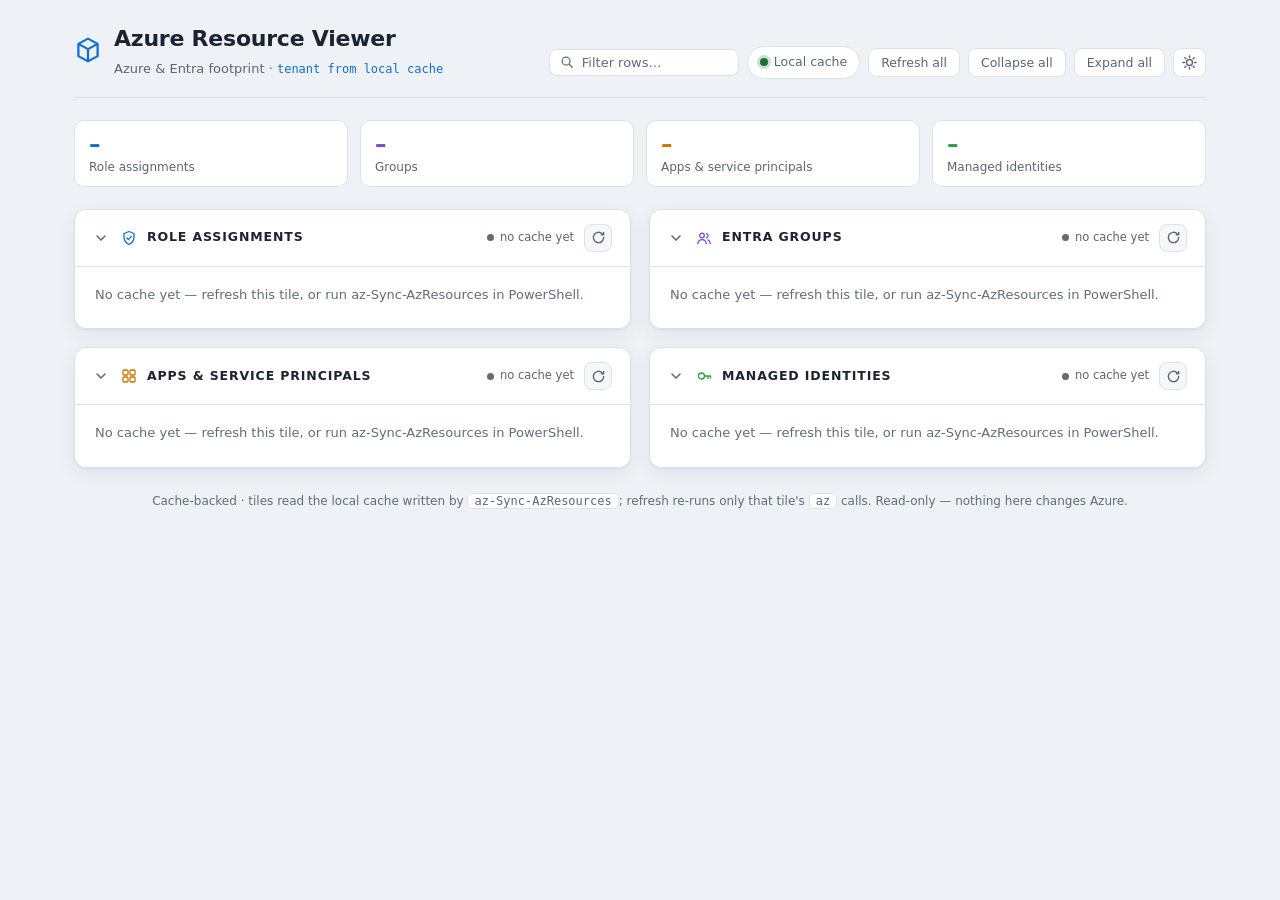
==== azure-viewer/index.html @ 593c132b "feat(azresources): Azure Resource Viewer front-end + az-Start-AzResourceViewer (#269) azure-viewer/ " ====
<!doctype html>
<html lang="en">
<head>
<meta charset="utf-8">
<meta name="viewport" content="width=device-width, initial-scale=1">
<title>Azure Resource Viewer</title>
<meta name="description" content="Cache-backed view of your Azure / Entra footprint — role assignments, group memberships, owned apps, and managed identities in one localhost dashboard.">
<meta name="theme-color" content="#EEF1F6" media="(prefers-color-scheme: light)">
<meta name="theme-color" content="#0F131A" media="(prefers-color-scheme: dark)">
<link rel="icon" type="image/svg+xml" href="favicon.svg">
<link rel="stylesheet" href="styles.css">
<script src="app.js" defer></script>
</head>
<body>
<div class="wrap">

  <header class="topbar">
    <div class="brand">
      <svg class="brand-mark" viewBox="0 0 16 16" fill="none" aria-hidden="true"><path d="M8 1.5l5.5 3v7L8 14.5l-5.5-3v-7z" stroke="currentColor" stroke-width="1.3" stroke-linejoin="round"/><path d="M2.5 4.5L8 7.5l5.5-3M8 7.5v7" stroke="currentColor" stroke-width="1.3" stroke-linejoin="round"/></svg>
      <div class="brand-text">
        <h1>Azure Resource Viewer</h1>
        <p class="sub">Azure &amp; Entra footprint &middot; <span class="tenant" id="tenant-id">tenant from local cache</span></p>
      </div>
    </div>
    <nav class="toolbar" aria-label="Viewer controls">
      <label class="search">
        <svg viewBox="0 0 16 16" fill="none" aria-hidden="true"><circle cx="7" cy="7" r="4.5" stroke="currentColor" stroke-width="1.5"/><path d="M10.5 10.5L14 14" stroke="currentColor" stroke-width="1.5" stroke-linecap="round"/></svg>
        <input id="search" type="search" placeholder="Filter rows&hellip;" aria-label="Filter rows across tiles" autocomplete="off">
      </label>
      <span class="synced"><span class="dot" aria-hidden="true"></span>Local cache</span>
      <button class="btn" id="refreshAll" type="button">Refresh all</button>
      <button class="btn" id="collapseAll" type="button">Collapse all</button>
      <button class="btn" id="expandAll" type="button">Expand all</button>
      <button class="btn icon" id="themeToggle" type="button" aria-label="Toggle light or dark theme">
        <svg id="icon-sun" viewBox="0 0 16 16" fill="none" aria-hidden="true"><circle cx="8" cy="8" r="3.2" stroke="currentColor" stroke-width="1.5"/><path d="M8 1v1.6M8 13.4V15M1 8h1.6M13.4 8H15M3 3l1.1 1.1M11.9 11.9L13 13M13 3l-1.1 1.1M4.1 11.9L3 13" stroke="currentColor" stroke-width="1.5" stroke-linecap="round"/></svg>
        <svg id="icon-moon" class="is-hidden" viewBox="0 0 16 16" fill="none" aria-hidden="true"><path d="M13.5 9.5A5.5 5.5 0 1 1 6.5 2.5a4.5 4.5 0 0 0 7 7z" stroke="currentColor" stroke-width="1.4" stroke-linejoin="round"/></svg>
      </button>
    </nav>
  </header>

  <main>

    <!-- Stat numbers (.n) are filled from each tile's records at render time —
         blank in markup so they can never drift from the lists they summarize.
         data-tile binds a stat to its tile; clicking opens and scrolls to it. -->
    <section class="stats" aria-label="Summary counts">
      <button class="stat roles" type="button" data-tile="roles"><span class="n"></span><span class="l">Role assignments</span></button>
      <button class="stat groups" type="button" data-tile="groups"><span class="n"></span><span class="l">Groups</span></button>
      <button class="stat apps" type="button" data-tile="apps"><span class="n"></span><span class="l">Apps &amp; service principals</span></button>
      <button class="stat identities" type="button" data-tile="identities"><span class="n"></span><span class="l">Managed identities</span></button>
    </section>

    <!-- One static shell per tile; app.js renders the rows into .body from the
         /api/tiles/<name> payload. With JS off the shells still collapse. -->
    <div class="grid">

      <section class="tile" id="tile-roles" data-tile="roles" aria-labelledby="h-roles">
        <details open>
          <summary>
            <svg class="chev" viewBox="0 0 16 16" fill="none" aria-hidden="true"><path d="M6 4l4 4-4 4" stroke="currentColor" stroke-width="1.6" stroke-linecap="round" stroke-linejoin="round"/></svg>
            <span class="tt"><svg class="ticon" viewBox="0 0 16 16" fill="none" aria-hidden="true"><path d="M8 1.5l5 2v4c0 3-2.2 5.4-5 7-2.8-1.6-5-4-5-7v-4z" stroke="currentColor" stroke-width="1.3" stroke-linejoin="round"/><path d="M5.8 8l1.6 1.6 3-3.2" stroke="currentColor" stroke-width="1.3" stroke-linecap="round" stroke-linejoin="round"/></svg><h2 id="h-roles">Role assignments</h2><span class="count"></span></span>
            <span class="tile-meta">
              <span class="stale"><span class="fdot" aria-hidden="true"></span><span class="stale-label">loading&hellip;</span></span>
              <button class="refresh-btn" type="button" data-tile="roles" aria-label="Refresh role assignments"><svg viewBox="0 0 16 16" fill="none" aria-hidden="true"><path d="M13.5 8a5.5 5.5 0 1 1-1.6-3.9M13.5 2.5V5H11" stroke="currentColor" stroke-width="1.5" stroke-linecap="round" stroke-linejoin="round"/></svg></button>
            </span>
          </summary>
          <div class="body"></div>
        </details>
      </section>

      <section class="tile" id="tile-groups" data-tile="groups" aria-labelledby="h-groups">
        <details open>
          <summary>
            <svg class="chev" viewBox="0 0 16 16" fill="none" aria-hidden="true"><path d="M6 4l4 4-4 4" stroke="currentColor" stroke-width="1.6" stroke-linecap="round" stroke-linejoin="round"/></svg>
            <span class="tt"><svg class="ticon" viewBox="0 0 16 16" fill="none" aria-hidden="true"><circle cx="6" cy="5.5" r="2.3" stroke="currentColor" stroke-width="1.3"/><path d="M1.8 13.5c.5-2.4 2.2-3.8 4.2-3.8s3.7 1.4 4.2 3.8" stroke="currentColor" stroke-width="1.3" stroke-linecap="round"/><path d="M10.5 3.6a2.2 2.2 0 0 1 0 4.2M12 9.9c1.2.5 2 1.7 2.3 3.6" stroke="currentColor" stroke-width="1.3" stroke-linecap="round"/></svg><h2 id="h-groups">Entra groups</h2><span class="count"></span></span>
            <span class="tile-meta">
              <span class="stale"><span class="fdot" aria-hidden="true"></span><span class="stale-label">loading&hellip;</span></span>
              <button class="refresh-btn" type="button" data-tile="groups" aria-label="Refresh Entra groups"><svg viewBox="0 0 16 16" fill="none" aria-hidden="true"><path d="M13.5 8a5.5 5.5 0 1 1-1.6-3.9M13.5 2.5V5H11" stroke="currentColor" stroke-width="1.5" stroke-linecap="round" stroke-linejoin="round"/></svg></button>
            </span>
          </summary>
          <div class="body"></div>
        </details>
      </section>

      <section class="tile" id="tile-apps" data-tile="apps" aria-labelledby="h-apps">
        <details open>
          <summary>
            <svg class="chev" viewBox="0 0 16 16" fill="none" aria-hidden="true"><path d="M6 4l4 4-4 4" stroke="currentColor" stroke-width="1.6" stroke-linecap="round" stroke-linejoin="round"/></svg>
            <span class="tt"><svg class="ticon" viewBox="0 0 16 16" fill="none" aria-hidden="true"><rect x="2" y="2" width="5" height="5" rx="1" stroke="currentColor" stroke-width="1.3"/><rect x="9" y="2" width="5" height="5" rx="1" stroke="currentColor" stroke-width="1.3"/><rect x="2" y="9" width="5" height="5" rx="1" stroke="currentColor" stroke-width="1.3"/><rect x="9" y="9" width="5" height="5" rx="1" stroke="currentColor" stroke-width="1.3"/></svg><h2 id="h-apps">Apps &amp; service principals</h2><span class="count"></span></span>
            <span class="tile-meta">
              <span class="stale"><span class="fdot" aria-hidden="true"></span><span class="stale-label">loading&hellip;</span></span>
              <button class="refresh-btn" type="button" data-tile="apps" aria-label="Refresh apps and service principals"><svg viewBox="0 0 16 16" fill="none" aria-hidden="true"><path d="M13.5 8a5.5 5.5 0 1 1-1.6-3.9M13.5 2.5V5H11" stroke="currentColor" stroke-width="1.5" stroke-linecap="round" stroke-linejoin="round"/></svg></button>
            </span>
          </summary>
          <div class="body"></div>
        </details>
      </section>

      <section class="tile" id="tile-identities" data-tile="identities" aria-labelledby="h-identities">
        <details open>
          <summary>
            <svg class="chev" viewBox="0 0 16 16" fill="none" aria-hidden="true"><path d="M6 4l4 4-4 4" stroke="currentColor" stroke-width="1.6" stroke-linecap="round" stroke-linejoin="round"/></svg>
            <span class="tt"><svg class="ticon" viewBox="0 0 16 16" fill="none" aria-hidden="true"><circle cx="5.5" cy="8" r="3" stroke="currentColor" stroke-width="1.3"/><path d="M8.5 8H14.5M12 8v2.5M14.5 8v2" stroke="currentColor" stroke-width="1.3" stroke-linecap="round"/></svg><h2 id="h-identities">Managed identities</h2><span class="count"></span></span>
            <span class="tile-meta">
              <span class="stale"><span class="fdot" aria-hidden="true"></span><span class="stale-label">loading&hellip;</span></span>
              <button class="refresh-btn" type="button" data-tile="identities" aria-label="Refresh managed identities"><svg viewBox="0 0 16 16" fill="none" aria-hidden="true"><path d="M13.5 8a5.5 5.5 0 1 1-1.6-3.9M13.5 2.5V5H11" stroke="currentColor" stroke-width="1.5" stroke-linecap="round" stroke-linejoin="round"/></svg></button>
            </span>
          </summary>
          <div class="body"></div>
        </details>
      </section>

    </div>

  </main>

  <footer class="footer">
    Cache-backed &middot; tiles read the local cache written by <code>az-Sync-AzResources</code>; refresh re-runs only that tile's <code>az</code> calls. Read-only &mdash; nothing here changes Azure.
  </footer>

</div>

<div id="sr-status" class="sr-only" role="status" aria-live="polite"></div>

</body>
</html>
---- azure-viewer/styles.css ----
/* Azure Resource Viewer — Azure / Entra footprint. Token-driven, dual-theme,
   rem-based, and the same token set as daily-viewer/styles.css so the two
   dashboards read as one family. Themes redefine only the color tokens;
   spacing / type / radius scales are theme-independent. px only for borders. */

:root {
  --bg: #EEF1F6;
  --surface: #FFFFFF;
  --surface-2: #F5F7FA;
  --border: #DCE2EC;
  --border-strong: #C6CFDC;
  --text: #1B2430;
  --text-dim: #5A6675;
  --text-faint: #626C79;
  --accent: #0E6FCE;
  --accent-weak: rgba(14,111,206,.10);

  --epic:    #C77700;
  --feature: #7B49D6;
  --story:   #1E86BE;
  --bug:     #D1373A;
  --task:    #2C9E43;

  --good: #197031;
  --warn: #855D00;
  --crit: #D1373A;

  --shadow: 0 1px 2px rgba(19,34,54,.06), 0 6px 20px rgba(19,34,54,.06);

  /* spacing scale */
  --space-0: 0.125rem;   /*  2px */
  --space-1: 0.25rem;    /*  4px */
  --space-2: 0.375rem;   /*  6px */
  --space-3: 0.5rem;     /*  8px */
  --space-4: 0.625rem;   /* 10px */
  --space-5: 0.75rem;    /* 12px */
  --space-6: 0.875rem;   /* 14px */
  --space-7: 1.125rem;   /* 18px */
  --space-8: 1.375rem;   /* 22px */
  --space-9: 1.5rem;     /* 24px */
  --space-10: 3.5rem;    /* 56px */

  /* type scale */
  --fs-2xs:  0.6875rem;  /* 11px */
  --fs-xs:   0.71875rem; /* 11.5px */
  --fs-sm:   0.75rem;    /* 12px */
  --fs-smd:  0.78125rem; /* 12.5px */
  --fs-md:   0.8125rem;  /* 13px */
  --fs-lg:   0.875rem;   /* 14px */
  --fs-base: 0.9375rem;  /* 15px */
  --fs-h1:   1.375rem;   /* 22px */
  --fs-stat: 1.4375rem;  /* 23px */

  /* radii */
  --radius-xs: 0.25rem;  /*  4px */
  --radius-sm: 0.5rem;   /*  8px */
  --radius-md: 0.625rem; /* 10px */
  --radius: 0.75rem;     /* 12px */
  --radius-pill: 999px;

  --icon: 1rem;          /* 16px */
  --icon-brand: 1.75rem; /* 28px — brand mark beside the title */

  --font: "Segoe UI", system-ui, -apple-system, "Helvetica Neue", Arial, sans-serif;
  --mono: "Cascadia Code", "Cascadia Mono", Consolas, "SF Mono", ui-monospace, monospace;

  color-scheme: light;
}

@media (prefers-color-scheme: dark) {
  :root {
    --bg: #0F131A;
    --surface: #171C25;
    --surface-2: #1E2531;
    --border: #29313D;
    --border-strong: #38424F;
    --text: #E7ECF3;
    --text-dim: #97A3B4;
    --text-faint: #7C8797;
    --accent: #4AA3F0;
    --accent-weak: rgba(74,163,240,.14);

    --epic:    #E8A317;
    --feature: #A47CF0;
    --story:   #3FB4E8;
    --bug:     #E5645F;
    --task:    #4FBF63;

    --good: #4FBF63;
    --warn: #D9A521;
    --crit: #E5645F;

    --shadow: 0 1px 2px rgba(0,0,0,.30), 0 8px 24px rgba(0,0,0,.30);
    color-scheme: dark;
  }
}

:root[data-theme="dark"] {
  --bg: #0F131A;
  --surface: #171C25;
  --surface-2: #1E2531;
  --border: #29313D;
  --border-strong: #38424F;
  --text: #E7ECF3;
  --text-dim: #97A3B4;
  --text-faint: #7C8797;
  --accent: #4AA3F0;
  --accent-weak: rgba(74,163,240,.14);

  --epic:    #E8A317;
  --feature: #A47CF0;
  --story:   #3FB4E8;
  --bug:     #E5645F;
  --task:    #4FBF63;

  --good: #4FBF63;
  --warn: #D9A521;
  --crit: #E5645F;

  --shadow: 0 1px 2px rgba(0,0,0,.30), 0 8px 24px rgba(0,0,0,.30);
  color-scheme: dark;
}

:root[data-theme="light"] {
  --bg: #EEF1F6;
  --surface: #FFFFFF;
  --surface-2: #F5F7FA;
  --border: #DCE2EC;
  --border-strong: #C6CFDC;
  --text: #1B2430;
  --text-dim: #5A6675;
  --text-faint: #626C79;
  --accent: #0E6FCE;
  --accent-weak: rgba(14,111,206,.10);

  --epic:    #C77700;
  --feature: #7B49D6;
  --story:   #1E86BE;
  --bug:     #D1373A;
  --task:    #2C9E43;

  --good: #197031;
  --warn: #855D00;
  --crit: #D1373A;

  --shadow: 0 1px 2px rgba(19,34,54,.06), 0 6px 20px rgba(19,34,54,.06);
  color-scheme: light;
}

* { box-sizing: border-box; }

body {
  margin: 0;
  background: var(--bg);
  color: var(--text);
  font-family: var(--font);
  font-size: var(--fs-base);
  line-height: 1.5;
  -webkit-font-smoothing: antialiased;
}

a { color: var(--accent); text-decoration: none; }
a:hover { text-decoration: underline; }
a:focus-visible,
summary:focus-visible,
button:focus-visible,
input:focus-visible {
  outline: 2px solid var(--accent);
  outline-offset: 2px;
  border-radius: var(--radius-xs);
}

.is-hidden { display: none; }

/* visually-hidden but available to assistive tech */
.sr-only {
  position: absolute;
  width: 1px; height: 1px;
  padding: 0; margin: -1px;
  overflow: hidden;
  clip: rect(0 0 0 0);
  white-space: nowrap;
  border: 0;
}

.wrap {
  max-width: 73.75rem;
  margin: 0 auto;
  padding: var(--space-8) var(--space-9) var(--space-10);
}

/* ---------- top bar ---------- */
.topbar {
  display: flex;
  align-items: flex-end;
  justify-content: space-between;
  gap: var(--space-7);
  flex-wrap: wrap;
  padding-bottom: var(--space-7);
  margin-bottom: var(--space-8);
  border-bottom: 1px solid var(--border);
}
.brand {
  display: flex;
  align-items: center;
  gap: var(--space-5);
}
.brand-mark {
  flex: none;
  width: var(--icon-brand);
  height: var(--icon-brand);
  color: var(--accent);
}
.brand h1 {
  margin: 0;
  font-size: var(--fs-h1);
  font-weight: 650;
  letter-spacing: -.01em;
}
.brand .sub {
  margin: var(--space-1) 0 0;
  color: var(--text-dim);
  font-size: var(--fs-md);
}
.brand .tenant {
  font-family: var(--mono);
  font-size: var(--fs-sm);
  color: var(--accent);
}

.toolbar {
  display: flex;
  align-items: center;
  gap: var(--space-3);
  flex-wrap: wrap;
}
.synced {
  display: inline-flex;
  align-items: center;
  gap: var(--space-2);
  font-size: var(--fs-smd);
  color: var(--text-dim);
  background: var(--surface);
  border: 1px solid var(--border);
  padding: var(--space-2) var(--space-5);
  border-radius: var(--radius-pill);
}
.synced .dot {
  width: 0.5rem; height: 0.5rem; border-radius: 50%;
  background: var(--good);
  box-shadow: 0 0 0 3px color-mix(in srgb, var(--good) 22%, transparent);
}
.btn {
  font-family: inherit;
  font-size: var(--fs-smd);
  color: var(--text-dim);
  background: var(--surface);
  border: 1px solid var(--border);
  padding: var(--space-2) var(--space-5);
  border-radius: var(--radius-sm);
  cursor: pointer;
}
.btn:hover { color: var(--text); border-color: var(--border-strong); }
.btn.icon { padding: var(--space-2) var(--space-3); display: inline-flex; align-items: center; }
.btn.icon svg { width: 0.9375rem; height: 0.9375rem; }

.search {
  display: flex;
  align-items: center;
  gap: var(--space-2);
  background: var(--surface);
  border: 1px solid var(--border);
  border-radius: var(--radius-sm);
  padding: var(--space-1) var(--space-4);
}
.search:focus-within { border-color: var(--accent); }
.search svg { width: 0.875rem; height: 0.875rem; color: var(--text-faint); flex: none; }
.search input {
  border: 0; background: transparent; outline: none;
  font-family: inherit; font-size: var(--fs-md); color: var(--text);
  width: 9.25rem;
}
.search input::placeholder { color: var(--text-faint); }

/* ---------- summary stat strip ---------- */
.stats {
  display: grid;
  grid-template-columns: repeat(4, 1fr);
  gap: var(--space-5);
  margin-bottom: var(--space-8);
}
.stat {
  font-family: inherit;
  text-align: left;
  background: var(--surface);
  border: 1px solid var(--border);
  border-radius: var(--radius-md);
  padding: var(--space-5) var(--space-6);
  cursor: pointer;
  display: flex;
  flex-direction: column;
  gap: var(--space-1);
}
.stat:hover { border-color: var(--border-strong); box-shadow: var(--shadow); }
.stat .n {
  font-size: var(--fs-stat);
  font-weight: 680;
  line-height: 1;
  font-variant-numeric: tabular-nums;
  color: var(--stat, var(--text));
}
.stat .l { font-size: var(--fs-sm); color: var(--text-dim); }

/* One accent per tile, shared by its stat number and its tile icon. */
[data-tile="roles"]      { --tint: var(--accent); }
[data-tile="groups"]     { --tint: var(--feature); }
[data-tile="apps"]       { --tint: var(--epic); }
[data-tile="identities"] { --tint: var(--task); }
.stat { --stat: var(--tint); }

/* ---------- tile grid ---------- */
.grid {
  display: grid;
  grid-template-columns: repeat(2, minmax(0, 1fr));
  align-items: start;
  gap: var(--space-7);
}
@media (max-width: 51.25em) {
  .stats { grid-template-columns: repeat(2, 1fr); }
  .grid { grid-template-columns: 1fr; }
}

/* ---------- tile (section = card, details = collapsible) ---------- */
.tile {
  display: block;
  background: var(--surface);
  border: 1px solid var(--border);
  border-radius: var(--radius);
  box-shadow: var(--shadow);
  overflow: hidden;
}
.tile > details > summary {
  list-style: none;
  cursor: pointer;
  display: flex;
  align-items: center;
  gap: var(--space-5);
  padding: var(--space-6) var(--space-7);
  user-select: none;
}
.tile > details > summary::-webkit-details-marker { display: none; }
.tile > details > summary:hover { background: var(--surface-2); }

.chev {
  flex: none;
  width: var(--icon); height: var(--icon);
  color: var(--text-faint);
  transition: transform .18s ease;
}
details[open] > summary > .chev { transform: rotate(90deg); }

.tt {
  display: flex;
  align-items: center;
  gap: var(--space-4);
  flex: 1;
  min-width: 0;
}
.ticon {
  flex: none;
  width: var(--icon); height: var(--icon);
  color: var(--tint, var(--accent));
}
.tt h2 {
  margin: 0;
  font-size: var(--fs-smd);
  font-weight: 700;
  letter-spacing: .07em;
  text-transform: uppercase;
  color: var(--text);
}
.count {
  font-family: var(--mono);
  font-size: var(--fs-xs);
  color: var(--text-dim);
  background: var(--surface-2);
  border: 1px solid var(--border);
  border-radius: var(--radius-pill);
  padding: 0 var(--space-3);
  font-variant-numeric: tabular-nums;
}
.count:empty { display: none; }

/* ---------- per-tile freshness + refresh ---------- */
.tile-meta {
  flex: none;
  display: flex;
  align-items: center;
  gap: var(--space-4);
}
.stale {
  display: inline-flex;
  align-items: center;
  gap: var(--space-2);
  font-size: var(--fs-xs);
  color: var(--text-dim);
  white-space: nowrap;
}
.fdot {
  width: 0.4375rem; height: 0.4375rem; border-radius: 50%;
  background: var(--good);
  flex: none;
}
.stale.warn .fdot { background: var(--warn); }
.stale.busy { color: var(--accent); }
.stale.busy .fdot { background: var(--accent); }
.stale.none .fdot { background: var(--text-faint); }

.refresh-btn {
  flex: none;
  display: inline-flex;
  align-items: center;
  justify-content: center;
  width: 1.75rem; height: 1.75rem;
  padding: 0;
  color: var(--text-dim);
  background: var(--surface-2);
  border: 1px solid var(--border);
  border-radius: var(--radius-sm);
  cursor: pointer;
}
.refresh-btn:hover { color: var(--accent); border-color: var(--border-strong); }
.refresh-btn:disabled { cursor: default; opacity: .8; }
.refresh-btn svg { width: 0.9375rem; height: 0.9375rem; }
.refresh-btn.spinning svg { animation: spin .7s linear infinite; }
@keyframes spin { to { transform: rotate(360deg); } }

@media (prefers-reduced-motion: reduce) {
  .refresh-btn.spinning svg { animation: none; }
  .chev { transition: none; }
}

.body {
  padding: var(--space-1) var(--space-7) var(--space-7);
  border-top: 1px solid var(--border);
}

/* ---------- rows ---------- */
.rows { list-style: none; margin: 0; padding: 0; }
.row {
  padding: var(--space-5) 0;
  border-bottom: 1px dashed var(--border);
}
.row:last-child { border-bottom: 0; }
.row.hide { display: none; }

.row-head {
  display: flex;
  align-items: baseline;
  gap: var(--space-4);
  flex-wrap: wrap;
}
.row-title { flex: 1; min-width: 8.75rem; font-weight: 600; overflow-wrap: anywhere; }
.row-title a { color: var(--text); }
.row-title a:hover { color: var(--accent); }

.row-meta {
  margin-top: var(--space-1);
  font-size: var(--fs-md);
  color: var(--text-dim);
  overflow-wrap: anywhere;
}
.row-meta .k { color: var(--text-faint); }
.mono { font-family: var(--mono); font-size: var(--fs-sm); }

.chip {
  flex: none;
  font-size: var(--fs-2xs);
  font-weight: 700;
  letter-spacing: .03em;
  padding: 0 var(--space-3);
  border-radius: var(--radius-xs);
  text-transform: uppercase;
  color: var(--text-dim);
  background: var(--surface-2);
  border: 1px solid var(--border);
}
.chip.accent {
  color: var(--accent);
  background: var(--accent-weak);
  border-color: transparent;
}

.role-list {
  list-style: none;
  margin: var(--space-2) 0 0;
  padding: 0;
  display: flex;
  flex-wrap: wrap;
  gap: var(--space-2);
}
.role-list li {
  font-size: var(--fs-sm);
  color: var(--text-dim);
  background: var(--surface-2);
  border: 1px solid var(--border);
  border-radius: var(--radius-pill);
  padding: 0 var(--space-4);
}

/* ---------- empty / notice states ---------- */
.empty-note,
.nomatch {
  margin: 0;
  padding: var(--space-6) var(--space-0) var(--space-2);
  color: var(--text-faint);
  font-size: var(--fs-md);
}
.notice {
  margin: var(--space-5) 0 0;
  padding: var(--space-4) var(--space-5);
  font-size: var(--fs-md);
  color: var(--text);
  background: color-mix(in srgb, var(--warn) 12%, transparent);
  border: 1px solid color-mix(in srgb, var(--warn) 35%, transparent);
  border-radius: var(--radius-sm);
}
.nomatch { display: none; }
.tile.empty .nomatch { display: block; }

/* ---------- footer ---------- */
.footer {
  margin-top: var(--space-9);
  font-size: var(--fs-sm);
  color: var(--text-faint);
  text-align: center;
}
.footer code {
  font-family: var(--mono);
  background: var(--surface);
  border: 1px solid var(--border);
  padding: 0 var(--space-2); border-radius: var(--radius-xs);
  color: var(--text-dim);
}
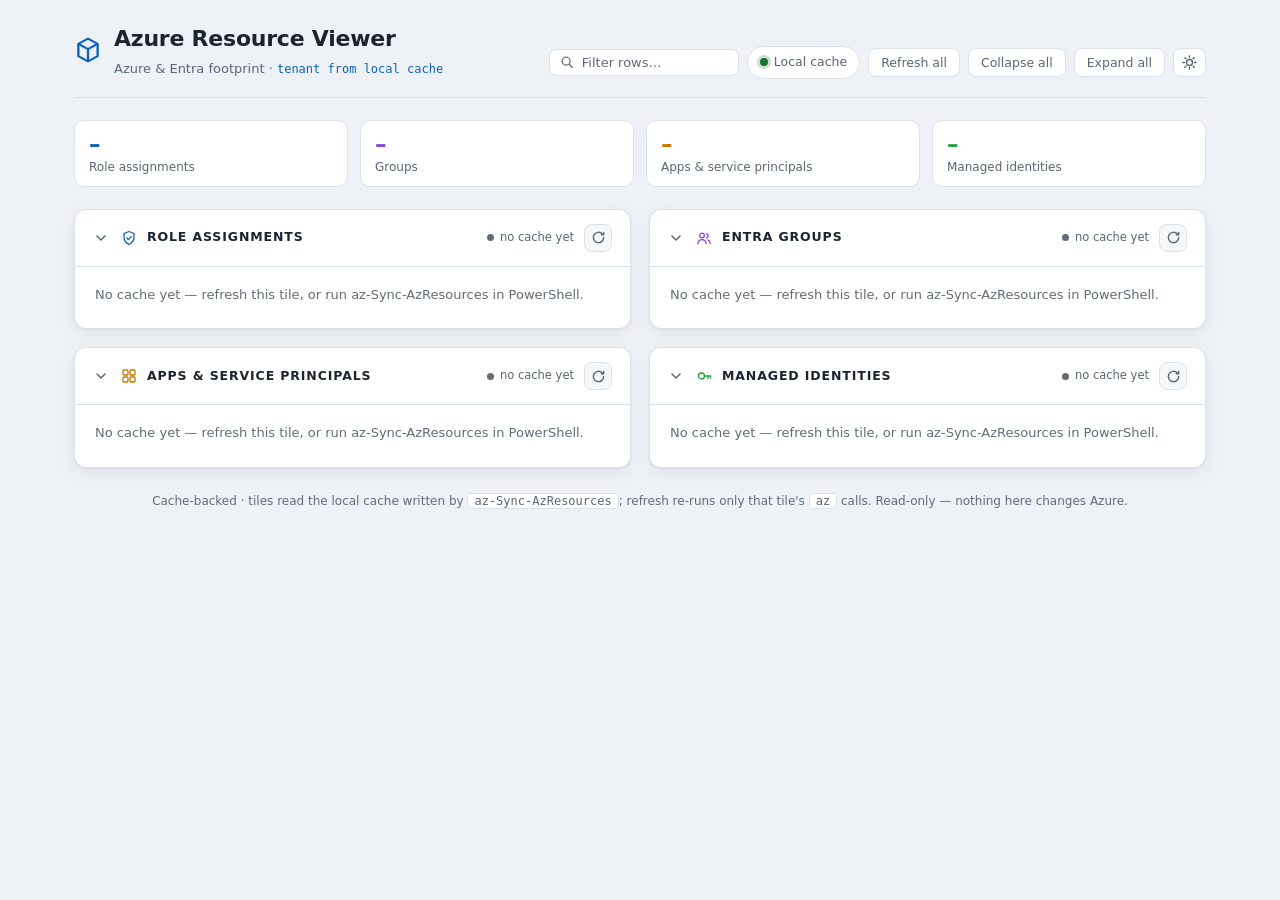
==== commit 46c6a6f6: "refactor(viewer): address PR #276 re-review suggestions (#269) Clean-code MEDIUM: - one `az account " ====
--- a/azure-viewer/index.html
+++ b/azure-viewer/index.html
@@ -27,7 +27,7 @@
         <svg viewBox="0 0 16 16" fill="none" aria-hidden="true"><circle cx="7" cy="7" r="4.5" stroke="currentColor" stroke-width="1.5"/><path d="M10.5 10.5L14 14" stroke="currentColor" stroke-width="1.5" stroke-linecap="round"/></svg>
         <input id="search" type="search" placeholder="Filter rows&hellip;" aria-label="Filter rows across tiles" autocomplete="off">
       </label>
-      <span class="synced"><span class="dot" aria-hidden="true"></span>Local cache</span>
+      <span class="synced"><span class="dot" aria-hidden="true"></span><span class="synced-label">Local cache</span></span>
       <button class="btn" id="refreshAll" type="button">Refresh all</button>
       <button class="btn" id="collapseAll" type="button">Collapse all</button>
       <button class="btn" id="expandAll" type="button">Expand all</button>
--- a/azure-viewer/styles.css
+++ b/azure-viewer/styles.css
@@ -12,8 +12,8 @@
   --text: #1B2430;
   --text-dim: #5A6675;
   --text-faint: #626C79;
-  --accent: #0E6FCE;
-  --accent-weak: rgba(14,111,206,.10);
+  --accent: #0B63B8;           /* darker than daily-viewer's #0E6FCE: keeps accent text >= 4.5:1 on the light surfaces */
+  --accent-weak: rgba(11,99,184,.10);
 
   --epic:    #C77700;
   --feature: #7B49D6;
@@ -130,8 +130,8 @@
   --text: #1B2430;
   --text-dim: #5A6675;
   --text-faint: #626C79;
-  --accent: #0E6FCE;
-  --accent-weak: rgba(14,111,206,.10);
+  --accent: #0B63B8;
+  --accent-weak: rgba(11,99,184,.10);
 
   --epic:    #C77700;
   --feature: #7B49D6;
@@ -250,6 +250,10 @@
   background: var(--good);
   box-shadow: 0 0 0 3px color-mix(in srgb, var(--good) 22%, transparent);
 }
+.synced.offline .dot {
+  background: var(--warn);
+  box-shadow: 0 0 0 3px color-mix(in srgb, var(--warn) 22%, transparent);
+}
 .btn {
   font-family: inherit;
   font-size: var(--fs-smd);
@@ -470,7 +474,6 @@
   color: var(--text-dim);
   overflow-wrap: anywhere;
 }
-.row-meta .k { color: var(--text-faint); }
 .mono { font-family: var(--mono); font-size: var(--fs-sm); }
 
 .chip {
@@ -521,8 +524,10 @@
   padding: var(--space-4) var(--space-5);
   font-size: var(--fs-md);
   color: var(--text);
+  background: var(--surface-2);
+  border: 1px solid var(--warn);
   background: color-mix(in srgb, var(--warn) 12%, transparent);
-  border: 1px solid color-mix(in srgb, var(--warn) 35%, transparent);
+  border-color: color-mix(in srgb, var(--warn) 35%, transparent);
   border-radius: var(--radius-sm);
 }
 .nomatch { display: none; }
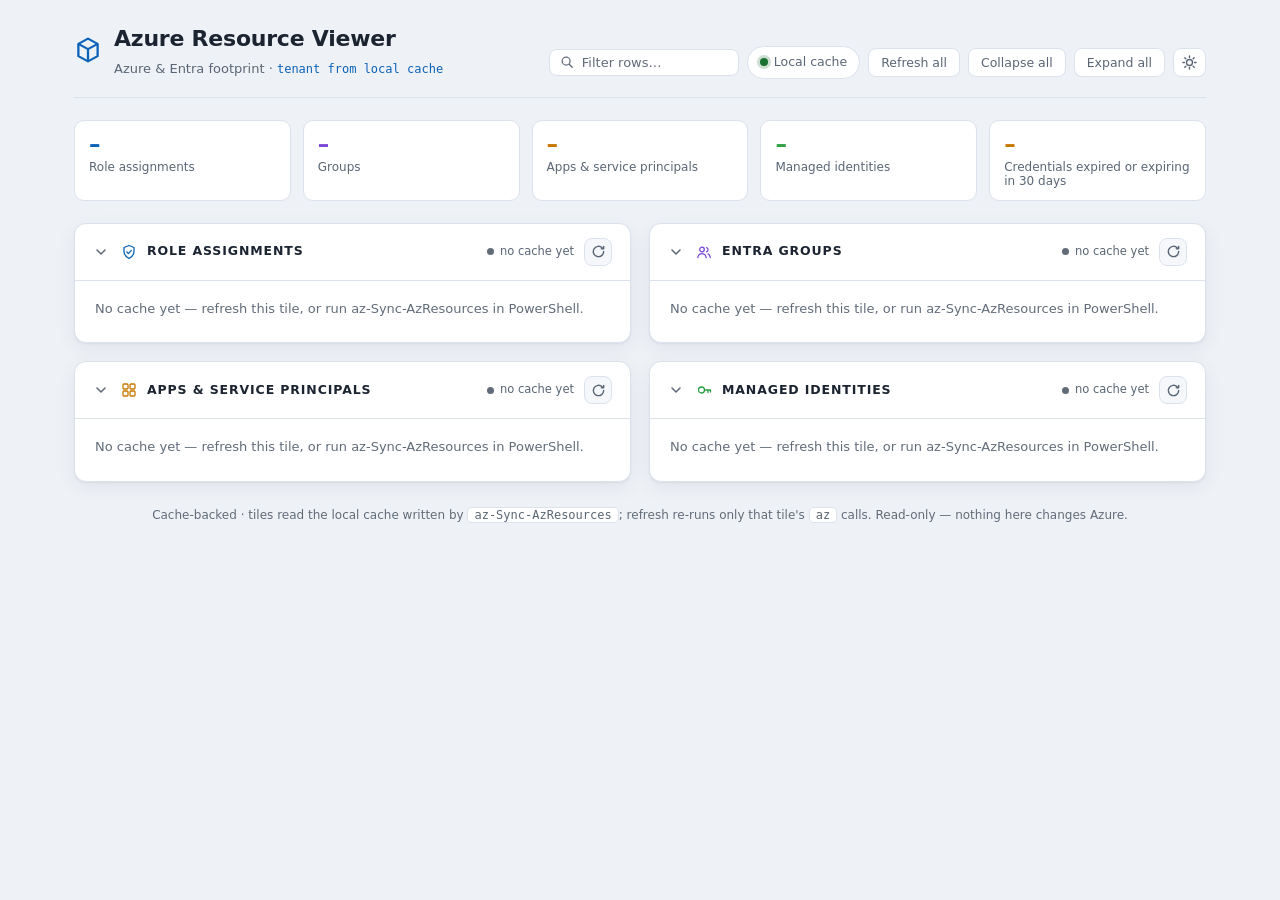
==== commit 9212dc7d: "feat(azresources): credential expiry warnings + az-Show-AzExpiringCredentials (#270) - Get-AzResourc" ====
--- a/azure-viewer/index.html
+++ b/azure-viewer/index.html
@@ -42,12 +42,15 @@
 
     <!-- Stat numbers (.n) are filled from each tile's records at render time —
          blank in markup so they can never drift from the lists they summarize.
-         data-tile binds a stat to its tile; clicking opens and scrolls to it. -->
+         data-tile binds a stat to its tile; clicking opens and scrolls to it.
+         The data-stat="expiring" stat counts expired + expiring credentials
+         from the apps tile, so it jumps to that tile. -->
     <section class="stats" aria-label="Summary counts">
       <button class="stat roles" type="button" data-tile="roles"><span class="n"></span><span class="l">Role assignments</span></button>
       <button class="stat groups" type="button" data-tile="groups"><span class="n"></span><span class="l">Groups</span></button>
       <button class="stat apps" type="button" data-tile="apps"><span class="n"></span><span class="l">Apps &amp; service principals</span></button>
       <button class="stat identities" type="button" data-tile="identities"><span class="n"></span><span class="l">Managed identities</span></button>
+      <button class="stat expiring" type="button" data-tile="apps" data-stat="expiring"><span class="n"></span><span class="l">Credentials expired or expiring in 30 days</span></button>
     </section>
 
     <!-- One static shell per tile; app.js renders the rows into .body from the
--- a/azure-viewer/styles.css
+++ b/azure-viewer/styles.css
@@ -289,7 +289,7 @@
 /* ---------- summary stat strip ---------- */
 .stats {
   display: grid;
-  grid-template-columns: repeat(4, 1fr);
+  grid-template-columns: repeat(5, 1fr);
   gap: var(--space-5);
   margin-bottom: var(--space-8);
 }
@@ -322,6 +322,13 @@
 [data-tile="identities"] { --tint: var(--task); }
 .stat { --stat: var(--tint); }
 
+/* Expired / expiring credentials: the label carries the meaning; the warn tint
+   only reinforces a non-zero count. */
+.stat.alert {
+  --stat: var(--warn);
+  border-color: color-mix(in srgb, var(--warn) 45%, transparent);
+}
+
 /* ---------- tile grid ---------- */
 .grid {
   display: grid;
@@ -492,6 +499,21 @@
   color: var(--accent);
   background: var(--accent-weak);
   border-color: transparent;
+}
+
+/* Expiry badges ("Expired", "Expires in 5d"): body text color for contrast in
+   both themes; the warn / crit tint is reinforcement, never the only signal. */
+.chip.expiring,
+.chip.expired {
+  color: var(--text);
+}
+.chip.expiring {
+  background: color-mix(in srgb, var(--warn) 14%, transparent);
+  border-color: color-mix(in srgb, var(--warn) 55%, transparent);
+}
+.chip.expired {
+  background: color-mix(in srgb, var(--crit) 14%, transparent);
+  border-color: color-mix(in srgb, var(--crit) 55%, transparent);
 }
 
 .role-list {
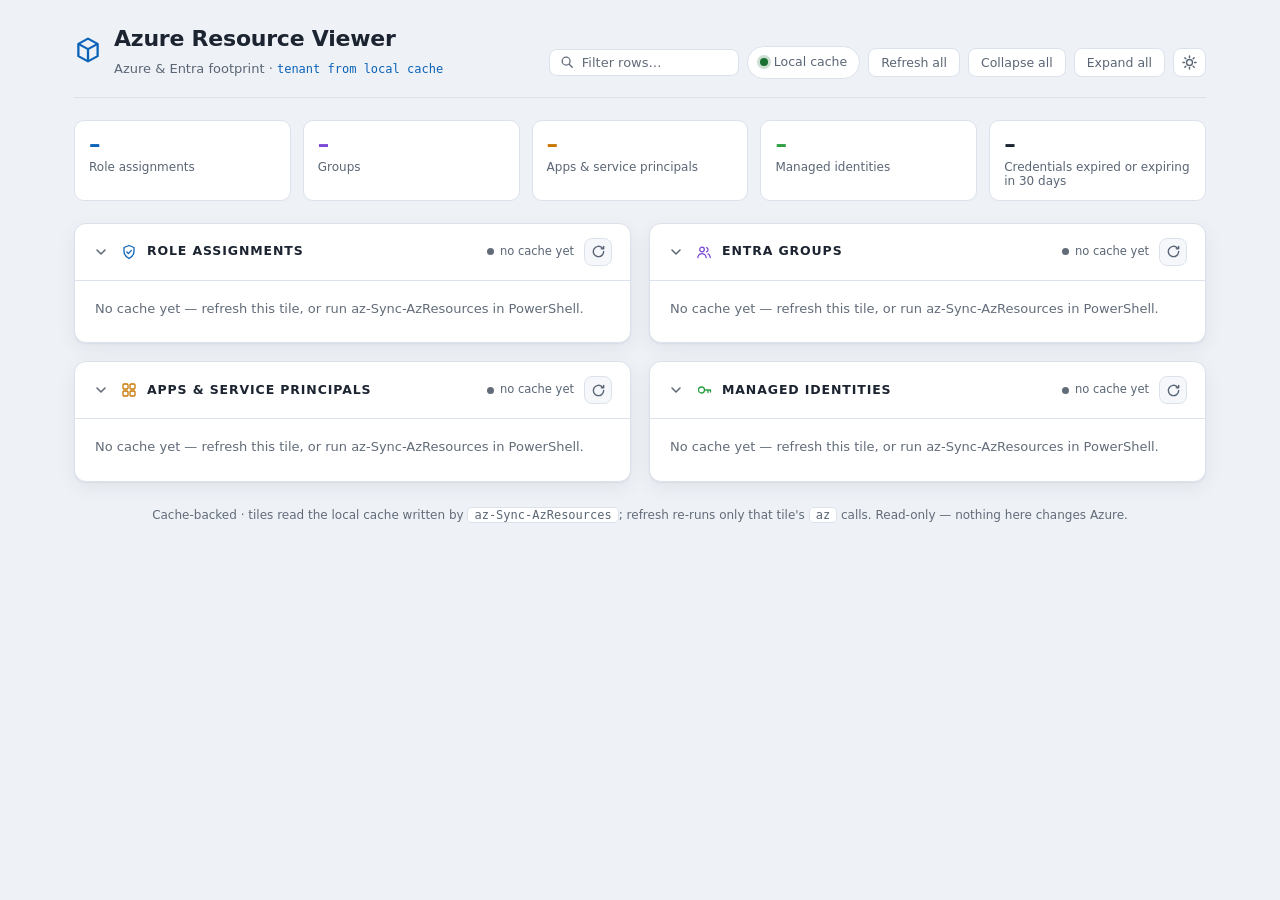
==== commit ba36ecfa: "fix(azresources): address PR #279 septet review - SAML signing certificates (Graph stores a Sign key" ====
--- a/azure-viewer/index.html
+++ b/azure-viewer/index.html
@@ -44,13 +44,14 @@
          blank in markup so they can never drift from the lists they summarize.
          data-tile binds a stat to its tile; clicking opens and scrolls to it.
          The data-stat="expiring" stat counts expired + expiring credentials
-         from the apps tile, so it jumps to that tile. -->
+         from the apps tile, so it jumps to that tile; app.js fills in its
+         label from EXPIRY_WINDOW_DAYS so the window is stated in one place. -->
     <section class="stats" aria-label="Summary counts">
       <button class="stat roles" type="button" data-tile="roles"><span class="n"></span><span class="l">Role assignments</span></button>
       <button class="stat groups" type="button" data-tile="groups"><span class="n"></span><span class="l">Groups</span></button>
       <button class="stat apps" type="button" data-tile="apps"><span class="n"></span><span class="l">Apps &amp; service principals</span></button>
       <button class="stat identities" type="button" data-tile="identities"><span class="n"></span><span class="l">Managed identities</span></button>
-      <button class="stat expiring" type="button" data-tile="apps" data-stat="expiring"><span class="n"></span><span class="l">Credentials expired or expiring in 30 days</span></button>
+      <button class="stat expiring" type="button" data-tile="apps" data-stat="expiring"><span class="n"></span><span class="l">Credentials expired or expiring soon</span></button>
     </section>
 
     <!-- One static shell per tile; app.js renders the rows into .body from the
--- a/azure-viewer/styles.css
+++ b/azure-viewer/styles.css
@@ -323,7 +323,10 @@
 .stat { --stat: var(--tint); }
 
 /* Expired / expiring credentials: the label carries the meaning; the warn tint
-   only reinforces a non-zero count. */
+   only reinforces a non-zero count. It shares the apps tile's data-tile (so a
+   click jumps there), so at zero it uses body text rather than the apps tint;
+   .alert comes after it and wins when the count is non-zero. */
+.stat.expiring { --stat: var(--text); }
 .stat.alert {
   --stat: var(--warn);
   border-color: color-mix(in srgb, var(--warn) 45%, transparent);
@@ -338,6 +341,7 @@
 }
 @media (max-width: 51.25em) {
   .stats { grid-template-columns: repeat(2, 1fr); }
+  .stat.expiring { grid-column: 1 / -1; }   /* the fifth stat spans the row, not a lone half */
   .grid { grid-template-columns: 1fr; }
 }
 
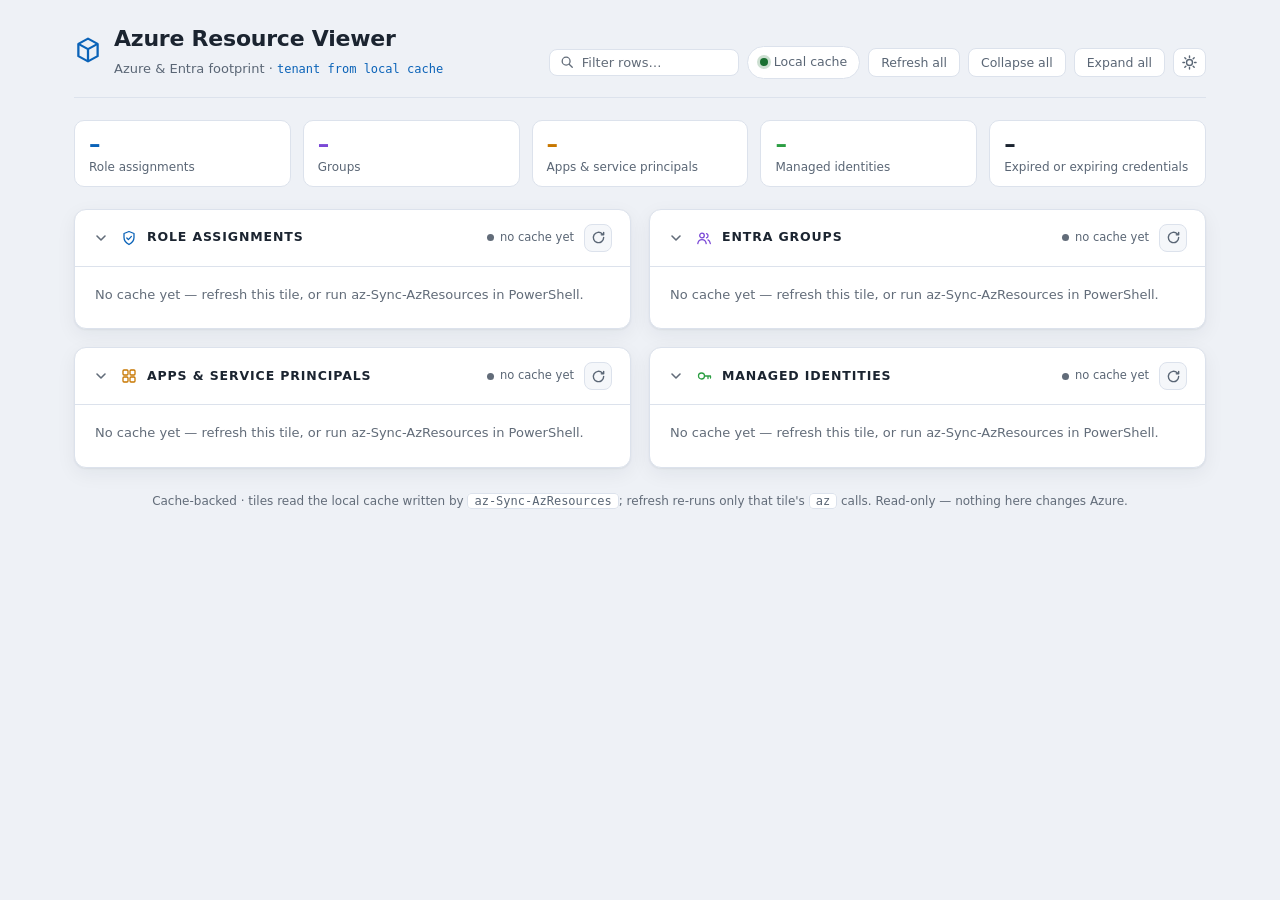
==== commit 1d363a23: "feat(azresources): credential expiry warnings + az-Show-AzExpiringCredentials (#270) - Get-AzResourc" ====
--- a/azure-viewer/index.html
+++ b/azure-viewer/index.html
@@ -42,16 +42,14 @@
 
     <!-- Stat numbers (.n) are filled from each tile's records at render time —
          blank in markup so they can never drift from the lists they summarize.
-         data-tile binds a stat to its tile; clicking opens and scrolls to it.
-         The data-stat="expiring" stat counts expired + expiring credentials
-         from the apps tile, so it jumps to that tile; app.js fills in its
-         label from EXPIRY_WINDOW_DAYS so the window is stated in one place. -->
+         data-stat names the count; data-tile is the tile a click opens and
+         scrolls to (the expiring-credentials count lives on the apps tile). -->
     <section class="stats" aria-label="Summary counts">
-      <button class="stat roles" type="button" data-tile="roles"><span class="n"></span><span class="l">Role assignments</span></button>
-      <button class="stat groups" type="button" data-tile="groups"><span class="n"></span><span class="l">Groups</span></button>
-      <button class="stat apps" type="button" data-tile="apps"><span class="n"></span><span class="l">Apps &amp; service principals</span></button>
-      <button class="stat identities" type="button" data-tile="identities"><span class="n"></span><span class="l">Managed identities</span></button>
-      <button class="stat expiring" type="button" data-tile="apps" data-stat="expiring"><span class="n"></span><span class="l">Credentials expired or expiring soon</span></button>
+      <button class="stat roles" type="button" data-stat="roles" data-tile="roles"><span class="n"></span><span class="l">Role assignments</span></button>
+      <button class="stat groups" type="button" data-stat="groups" data-tile="groups"><span class="n"></span><span class="l">Groups</span></button>
+      <button class="stat apps" type="button" data-stat="apps" data-tile="apps"><span class="n"></span><span class="l">Apps &amp; service principals</span></button>
+      <button class="stat identities" type="button" data-stat="identities" data-tile="identities"><span class="n"></span><span class="l">Managed identities</span></button>
+      <button class="stat expiring" type="button" data-stat="expiring" data-tile="apps"><span class="n"></span><span class="l">Expired or expiring credentials</span></button>
     </section>
 
     <!-- One static shell per tile; app.js renders the rows into .body from the
--- a/azure-viewer/styles.css
+++ b/azure-viewer/styles.css
@@ -24,6 +24,7 @@
   --good: #197031;
   --warn: #855D00;
   --crit: #D1373A;
+  --crit-text: #B42B2E;  /* --crit darkened to >= 4.5:1 for small badge text */
 
   --shadow: 0 1px 2px rgba(19,34,54,.06), 0 6px 20px rgba(19,34,54,.06);
 
@@ -89,6 +90,7 @@
     --good: #4FBF63;
     --warn: #D9A521;
     --crit: #E5645F;
+    --crit-text: #F07A75;
 
     --shadow: 0 1px 2px rgba(0,0,0,.30), 0 8px 24px rgba(0,0,0,.30);
     color-scheme: dark;
@@ -116,6 +118,7 @@
   --good: #4FBF63;
   --warn: #D9A521;
   --crit: #E5645F;
+  --crit-text: #F07A75;
 
   --shadow: 0 1px 2px rgba(0,0,0,.30), 0 8px 24px rgba(0,0,0,.30);
   color-scheme: dark;
@@ -142,6 +145,7 @@
   --good: #197031;
   --warn: #855D00;
   --crit: #D1373A;
+  --crit-text: #B42B2E;
 
   --shadow: 0 1px 2px rgba(19,34,54,.06), 0 6px 20px rgba(19,34,54,.06);
   color-scheme: light;
@@ -322,15 +326,11 @@
 [data-tile="identities"] { --tint: var(--task); }
 .stat { --stat: var(--tint); }
 
-/* Expired / expiring credentials: the label carries the meaning; the warn tint
-   only reinforces a non-zero count. It shares the apps tile's data-tile (so a
-   click jumps there), so at zero it uses body text rather than the apps tint;
-   .alert comes after it and wins when the count is non-zero. */
-.stat.expiring { --stat: var(--text); }
-.stat.alert {
-  --stat: var(--warn);
-  border-color: color-mix(in srgb, var(--warn) 45%, transparent);
-}
+/* The expiry stat jumps to the apps tile but isn't an apps count: neutral at
+   zero, then crit / warn once something has lapsed / is about to. */
+.stat.expiring      { --stat: var(--text); }
+.stat.expiring.warn { --stat: var(--warn); border-color: var(--warn); }
+.stat.expiring.crit { --stat: var(--crit); border-color: var(--crit); }
 
 /* ---------- tile grid ---------- */
 .grid {
@@ -341,7 +341,6 @@
 }
 @media (max-width: 51.25em) {
   .stats { grid-template-columns: repeat(2, 1fr); }
-  .stat.expiring { grid-column: 1 / -1; }   /* the fifth stat spans the row, not a lone half */
   .grid { grid-template-columns: 1fr; }
 }
 
@@ -505,19 +504,23 @@
   border-color: transparent;
 }
 
-/* Expiry badges ("Expired", "Expires in 5d"): body text color for contrast in
-   both themes; the warn / crit tint is reinforcement, never the only signal. */
-.chip.expiring,
-.chip.expired {
-  color: var(--text);
-}
-.chip.expiring {
-  background: color-mix(in srgb, var(--warn) 14%, transparent);
-  border-color: color-mix(in srgb, var(--warn) 55%, transparent);
-}
-.chip.expired {
-  background: color-mix(in srgb, var(--crit) 14%, transparent);
-  border-color: color-mix(in srgb, var(--crit) 55%, transparent);
+/* Expiry badge on an app row — the text ("Expired", "Expires in 5d") carries
+   the meaning; the tint only reinforces it. */
+.badge {
+  flex: none;
+  font-size: var(--fs-2xs);
+  font-weight: 700;
+  padding: 0 var(--space-3);
+  border-radius: var(--radius-xs);
+  border: 1px solid currentColor;
+}
+.badge.warn {
+  color: var(--warn);
+  background: color-mix(in srgb, var(--warn) 12%, transparent);
+}
+.badge.crit {
+  color: var(--crit-text);
+  background: color-mix(in srgb, var(--crit) 12%, transparent);
 }
 
 .role-list {
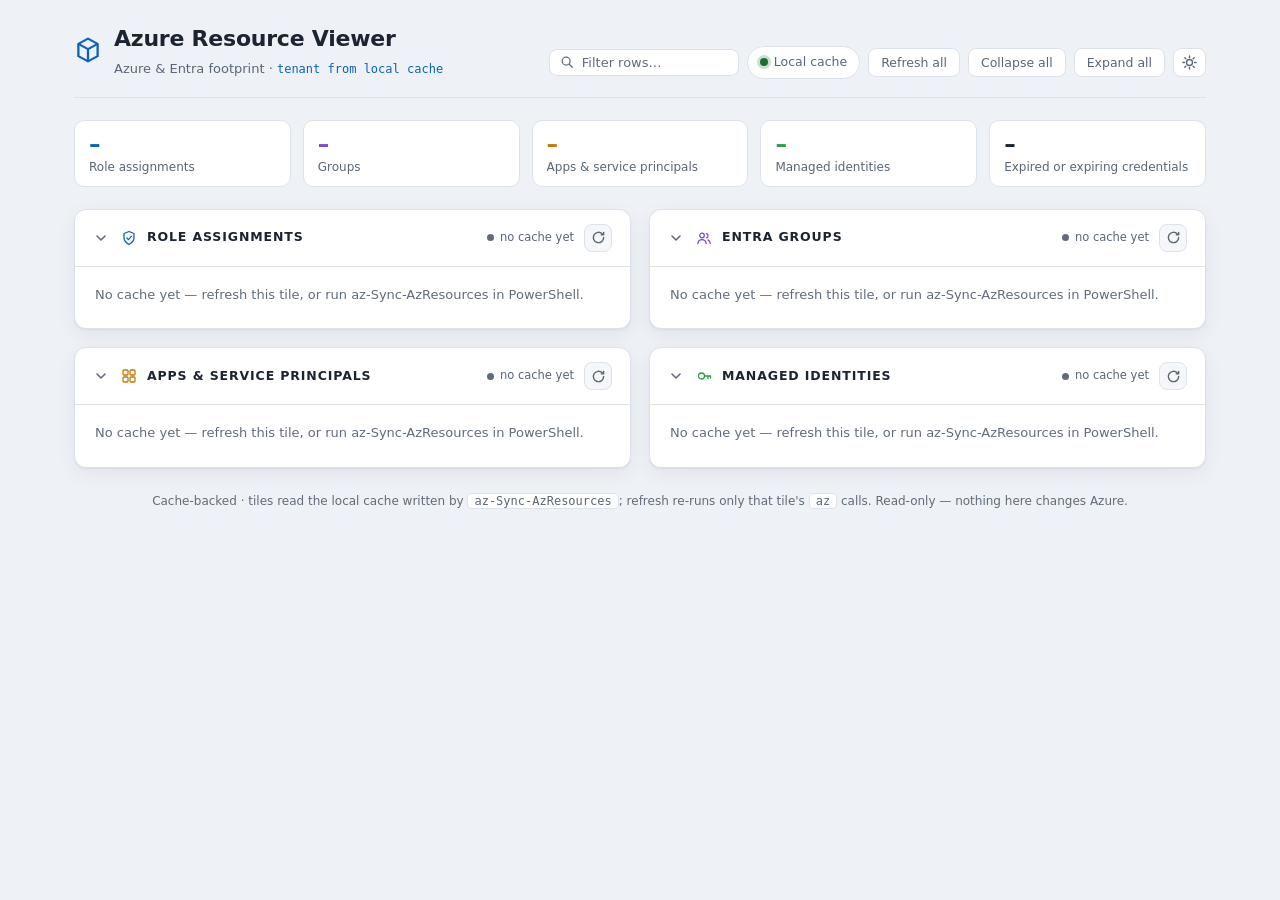
==== commit ee3dc711: "refactor(azresources): address PR #280 review (#270) - Get-AzResourcesCredentialExpiry now classifie" ====
--- a/azure-viewer/index.html
+++ b/azure-viewer/index.html
@@ -49,7 +49,7 @@
       <button class="stat groups" type="button" data-stat="groups" data-tile="groups"><span class="n"></span><span class="l">Groups</span></button>
       <button class="stat apps" type="button" data-stat="apps" data-tile="apps"><span class="n"></span><span class="l">Apps &amp; service principals</span></button>
       <button class="stat identities" type="button" data-stat="identities" data-tile="identities"><span class="n"></span><span class="l">Managed identities</span></button>
-      <button class="stat expiring" type="button" data-stat="expiring" data-tile="apps"><span class="n"></span><span class="l">Expired or expiring credentials</span></button>
+      <button class="stat expiring" type="button" data-stat="expiring" data-tile="apps"><span class="n"></span><span class="l">Expired or expiring credentials</span><span class="d"></span></button>
     </section>
 
     <!-- One static shell per tile; app.js renders the rows into .body from the
--- a/azure-viewer/styles.css
+++ b/azure-viewer/styles.css
@@ -293,7 +293,8 @@
 /* ---------- summary stat strip ---------- */
 .stats {
   display: grid;
-  grid-template-columns: repeat(5, 1fr);
+  grid-auto-flow: column;
+  grid-auto-columns: minmax(0, 1fr);
   gap: var(--space-5);
   margin-bottom: var(--space-8);
 }
@@ -318,6 +319,8 @@
   color: var(--stat, var(--text));
 }
 .stat .l { font-size: var(--fs-sm); color: var(--text-dim); }
+.stat .d { font-size: var(--fs-2xs); color: var(--text-dim); }
+.stat .d:empty { display: none; }
 
 /* One accent per tile, shared by its stat number and its tile icon. */
 [data-tile="roles"]      { --tint: var(--accent); }
@@ -340,7 +343,8 @@
   gap: var(--space-7);
 }
 @media (max-width: 51.25em) {
-  .stats { grid-template-columns: repeat(2, 1fr); }
+  .stats { grid-auto-flow: row; grid-template-columns: repeat(2, 1fr); }
+  .stat.expiring { grid-column: 1 / -1; }
   .grid { grid-template-columns: 1fr; }
 }
 
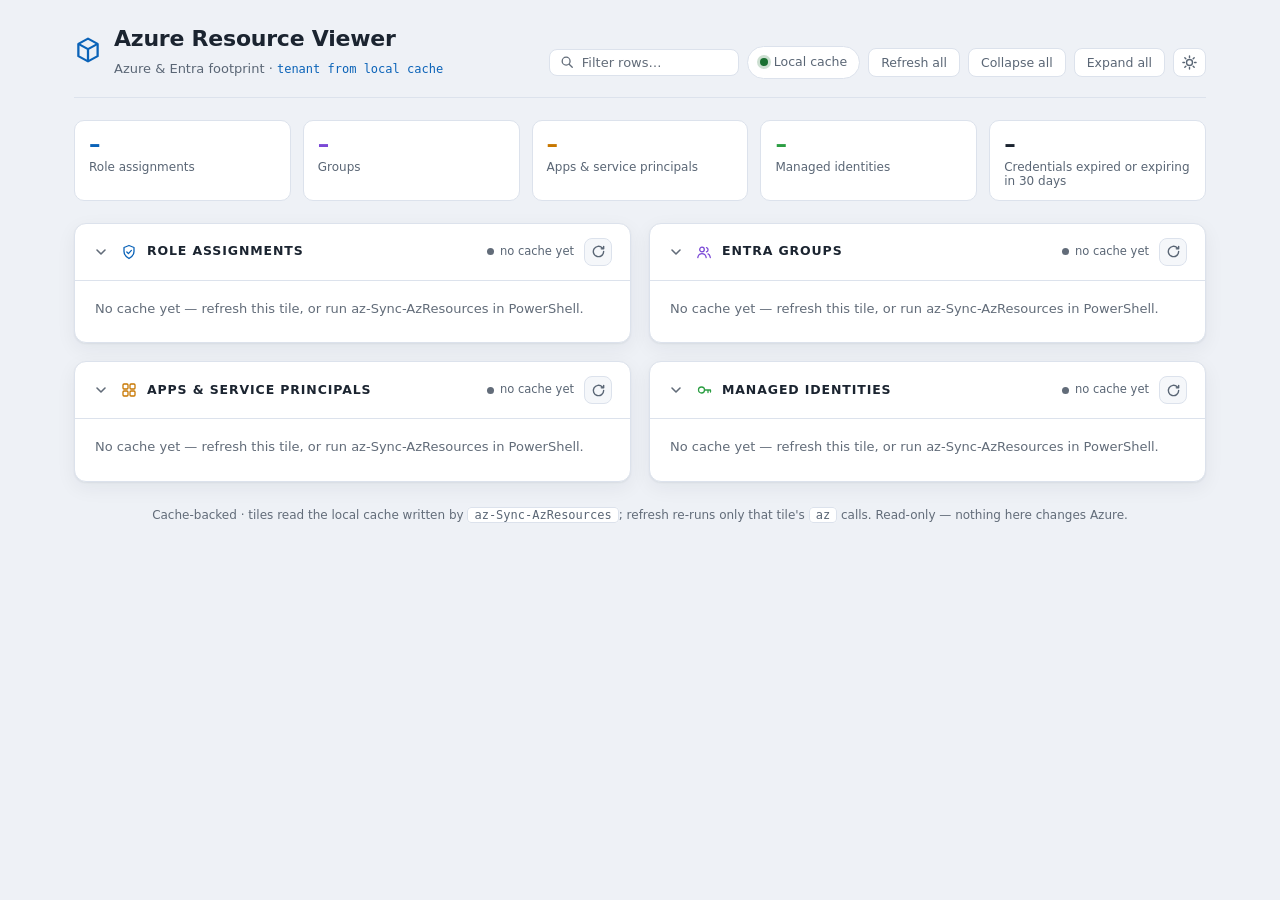
==== commit b994c961: "Merge origin/main (#279) into #280; keep main's #270 implementation #270 landed on main via #279 whi" ====
--- a/azure-viewer/index.html
+++ b/azure-viewer/index.html
@@ -42,14 +42,16 @@
 
     <!-- Stat numbers (.n) are filled from each tile's records at render time —
          blank in markup so they can never drift from the lists they summarize.
-         data-stat names the count; data-tile is the tile a click opens and
-         scrolls to (the expiring-credentials count lives on the apps tile). -->
+         data-tile binds a stat to its tile; clicking opens and scrolls to it.
+         The data-stat="expiring" stat counts expired + expiring credentials
+         from the apps tile, so it jumps to that tile; app.js fills in its
+         label from EXPIRY_WINDOW_DAYS so the window is stated in one place. -->
     <section class="stats" aria-label="Summary counts">
-      <button class="stat roles" type="button" data-stat="roles" data-tile="roles"><span class="n"></span><span class="l">Role assignments</span></button>
-      <button class="stat groups" type="button" data-stat="groups" data-tile="groups"><span class="n"></span><span class="l">Groups</span></button>
-      <button class="stat apps" type="button" data-stat="apps" data-tile="apps"><span class="n"></span><span class="l">Apps &amp; service principals</span></button>
-      <button class="stat identities" type="button" data-stat="identities" data-tile="identities"><span class="n"></span><span class="l">Managed identities</span></button>
-      <button class="stat expiring" type="button" data-stat="expiring" data-tile="apps"><span class="n"></span><span class="l">Expired or expiring credentials</span><span class="d"></span></button>
+      <button class="stat roles" type="button" data-tile="roles"><span class="n"></span><span class="l">Role assignments</span></button>
+      <button class="stat groups" type="button" data-tile="groups"><span class="n"></span><span class="l">Groups</span></button>
+      <button class="stat apps" type="button" data-tile="apps"><span class="n"></span><span class="l">Apps &amp; service principals</span></button>
+      <button class="stat identities" type="button" data-tile="identities"><span class="n"></span><span class="l">Managed identities</span></button>
+      <button class="stat expiring" type="button" data-tile="apps" data-stat="expiring"><span class="n"></span><span class="l">Credentials expired or expiring soon</span></button>
     </section>
 
     <!-- One static shell per tile; app.js renders the rows into .body from the
--- a/azure-viewer/styles.css
+++ b/azure-viewer/styles.css
@@ -24,7 +24,6 @@
   --good: #197031;
   --warn: #855D00;
   --crit: #D1373A;
-  --crit-text: #B42B2E;  /* --crit darkened to >= 4.5:1 for small badge text */
 
   --shadow: 0 1px 2px rgba(19,34,54,.06), 0 6px 20px rgba(19,34,54,.06);
 
@@ -90,7 +89,6 @@
     --good: #4FBF63;
     --warn: #D9A521;
     --crit: #E5645F;
-    --crit-text: #F07A75;
 
     --shadow: 0 1px 2px rgba(0,0,0,.30), 0 8px 24px rgba(0,0,0,.30);
     color-scheme: dark;
@@ -118,7 +116,6 @@
   --good: #4FBF63;
   --warn: #D9A521;
   --crit: #E5645F;
-  --crit-text: #F07A75;
 
   --shadow: 0 1px 2px rgba(0,0,0,.30), 0 8px 24px rgba(0,0,0,.30);
   color-scheme: dark;
@@ -145,7 +142,6 @@
   --good: #197031;
   --warn: #855D00;
   --crit: #D1373A;
-  --crit-text: #B42B2E;
 
   --shadow: 0 1px 2px rgba(19,34,54,.06), 0 6px 20px rgba(19,34,54,.06);
   color-scheme: light;
@@ -293,8 +289,7 @@
 /* ---------- summary stat strip ---------- */
 .stats {
   display: grid;
-  grid-auto-flow: column;
-  grid-auto-columns: minmax(0, 1fr);
+  grid-template-columns: repeat(5, 1fr);
   gap: var(--space-5);
   margin-bottom: var(--space-8);
 }
@@ -319,8 +314,6 @@
   color: var(--stat, var(--text));
 }
 .stat .l { font-size: var(--fs-sm); color: var(--text-dim); }
-.stat .d { font-size: var(--fs-2xs); color: var(--text-dim); }
-.stat .d:empty { display: none; }
 
 /* One accent per tile, shared by its stat number and its tile icon. */
 [data-tile="roles"]      { --tint: var(--accent); }
@@ -329,11 +322,15 @@
 [data-tile="identities"] { --tint: var(--task); }
 .stat { --stat: var(--tint); }
 
-/* The expiry stat jumps to the apps tile but isn't an apps count: neutral at
-   zero, then crit / warn once something has lapsed / is about to. */
-.stat.expiring      { --stat: var(--text); }
-.stat.expiring.warn { --stat: var(--warn); border-color: var(--warn); }
-.stat.expiring.crit { --stat: var(--crit); border-color: var(--crit); }
+/* Expired / expiring credentials: the label carries the meaning; the warn tint
+   only reinforces a non-zero count. It shares the apps tile's data-tile (so a
+   click jumps there), so at zero it uses body text rather than the apps tint;
+   .alert comes after it and wins when the count is non-zero. */
+.stat.expiring { --stat: var(--text); }
+.stat.alert {
+  --stat: var(--warn);
+  border-color: color-mix(in srgb, var(--warn) 45%, transparent);
+}
 
 /* ---------- tile grid ---------- */
 .grid {
@@ -343,8 +340,8 @@
   gap: var(--space-7);
 }
 @media (max-width: 51.25em) {
-  .stats { grid-auto-flow: row; grid-template-columns: repeat(2, 1fr); }
-  .stat.expiring { grid-column: 1 / -1; }
+  .stats { grid-template-columns: repeat(2, 1fr); }
+  .stat.expiring { grid-column: 1 / -1; }   /* the fifth stat spans the row, not a lone half */
   .grid { grid-template-columns: 1fr; }
 }
 
@@ -508,23 +505,19 @@
   border-color: transparent;
 }
 
-/* Expiry badge on an app row — the text ("Expired", "Expires in 5d") carries
-   the meaning; the tint only reinforces it. */
-.badge {
-  flex: none;
-  font-size: var(--fs-2xs);
-  font-weight: 700;
-  padding: 0 var(--space-3);
-  border-radius: var(--radius-xs);
-  border: 1px solid currentColor;
-}
-.badge.warn {
-  color: var(--warn);
-  background: color-mix(in srgb, var(--warn) 12%, transparent);
-}
-.badge.crit {
-  color: var(--crit-text);
-  background: color-mix(in srgb, var(--crit) 12%, transparent);
+/* Expiry badges ("Expired", "Expires in 5d"): body text color for contrast in
+   both themes; the warn / crit tint is reinforcement, never the only signal. */
+.chip.expiring,
+.chip.expired {
+  color: var(--text);
+}
+.chip.expiring {
+  background: color-mix(in srgb, var(--warn) 14%, transparent);
+  border-color: color-mix(in srgb, var(--warn) 55%, transparent);
+}
+.chip.expired {
+  background: color-mix(in srgb, var(--crit) 14%, transparent);
+  border-color: color-mix(in srgb, var(--crit) 55%, transparent);
 }
 
 .role-list {
